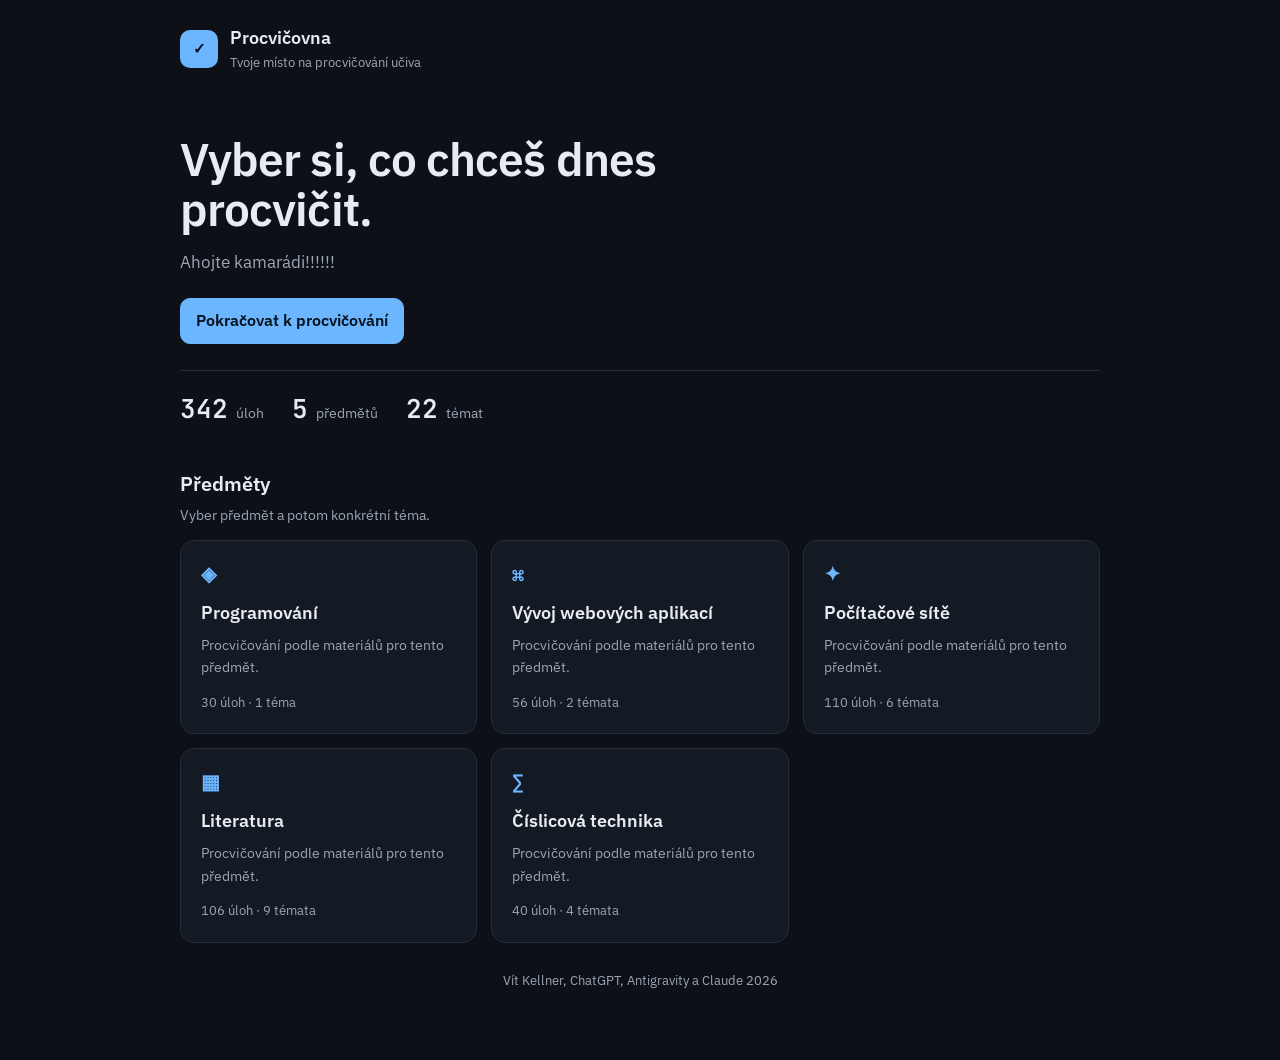
==== procvicovna-github/index.html @ 49dd5a8e "VWA_doplneni_otazek" ====
<!doctype html>
<html lang="cs">
<head>
  <meta charset="utf-8">
  <meta name="viewport" content="width=device-width, initial-scale=1">
  <meta name="theme-color" content="#0d1117">
  <meta name="application-name" content="Procvičovna">
  <link rel="icon" href="favicon.svg" type="image/svg+xml">
  <link rel="preconnect" href="https://fonts.googleapis.com">
  <link rel="preconnect" href="https://fonts.gstatic.com" crossorigin>
  <link href="https://fonts.googleapis.com/css2?family=IBM+Plex+Sans:wght@400;500;600&family=JetBrains+Mono:wght@400;600&display=swap" rel="stylesheet">
  <title>Procvičovna</title>
  <style>
    :root{
      --bg:#0d1117; --panel:#141a23; --panel2:#10151d; --code:#090d13; --line:#252d3a; --line2:#36415a;
      --text:#e8ecf2; --muted:#9ba6b6; --accent:#6cb6ff; --ink:#06121f;
      --good:#4cc38a; --bad:#ff7b8a; --warn:#f0c674;
      --sans:"IBM Plex Sans",system-ui,-apple-system,"Segoe UI",sans-serif;
      --mono:"JetBrains Mono",ui-monospace,SFMono-Regular,Menlo,Consolas,monospace;
    }
    *{box-sizing:border-box}
    html{scroll-behavior:smooth}
    body{margin:0;background:var(--bg);color:var(--text);font:400 16px/1.6 var(--sans);min-height:100vh;-webkit-font-smoothing:antialiased;-webkit-text-size-adjust:100%}
    button,input,select,textarea{font:inherit;color:inherit}
    :focus-visible{outline:2px solid var(--accent);outline-offset:2px}
    button{cursor:pointer;border:1px solid var(--line2);background:var(--panel);border-radius:10px;padding:9px 15px;font-weight:500;transition:background .15s,border-color .15s;touch-action:manipulation}
    button:hover{background:#1b2431;border-color:#4a5872}
    button.primary{background:var(--accent);border-color:var(--accent);color:var(--ink);font-weight:600}
    button.primary:hover{background:#8ac6ff}
    button.ghost{background:transparent}
    .wrap{max-width:960px;margin:0 auto;padding:24px 20px 60px}
    .topbar{display:flex;align-items:center;justify-content:space-between;gap:16px;margin-bottom:28px}
    .brand{display:flex;align-items:center;gap:12px;cursor:pointer}
    .brand-mark{width:38px;height:38px;border-radius:10px;display:grid;place-items:center;background:var(--accent);color:var(--ink);font:700 15px var(--mono)}
    .brand-name{font-size:18px;font-weight:600}.brand-sub{font-size:13px;color:var(--muted)}
    .hero{padding:32px 0 8px}
    .hero h1{font-size:clamp(30px,5vw,46px);line-height:1.1;letter-spacing:-.02em;font-weight:600;margin:0 0 14px;max-width:20ch}
    .hero p{font-size:17px;color:var(--muted);max-width:56ch;margin:0}
    .hero-actions{margin-top:22px}
    .stats{display:flex;gap:28px;flex-wrap:wrap;margin-top:26px;padding-top:20px;border-top:1px solid var(--line)}
    .stat strong{font:600 26px var(--mono);margin-right:8px}.stat span{font-size:14px;color:var(--muted)}
    .section{margin-top:34px}.section-head{margin-bottom:14px}.section h2{margin:0;font-size:20px;font-weight:600}.section-head p{margin:4px 0 0;color:var(--muted);font-size:14px}
    .cards{display:grid;grid-template-columns:repeat(auto-fit,minmax(260px,1fr));gap:14px}
    .card{text-align:left;border:1px solid var(--line);background:var(--panel);border-radius:14px;padding:20px;display:block;width:100%}
    .card:hover{border-color:var(--accent);background:var(--panel)}
    .card-icon{font:600 20px var(--mono);color:var(--accent);margin-bottom:12px}
    .card h3{margin:0;font-size:18px;font-weight:600}.card p{margin:6px 0 0;color:var(--muted);font-size:14px;font-weight:400}.card .card-meta{margin-top:14px;font-size:13px;color:var(--muted);font-weight:400}
    .hidden{display:none!important}
    .study-shell{border:1px solid var(--line);border-radius:14px;background:var(--panel2);overflow:hidden}
    .study-header{padding:20px;border-bottom:1px solid var(--line);background:var(--panel)}
    .crumbs{display:flex;align-items:center;gap:8px;flex-wrap:wrap;color:var(--muted);font-size:13px;margin-bottom:8px}.crumbs strong{color:var(--text);font-weight:500}.crumbs .sep{opacity:.5}
    .study-title h2{margin:0;font-size:24px;font-weight:600}.study-title p{margin:4px 0 0;color:var(--muted);font-size:14px}
    .filters{display:grid;grid-template-columns:repeat(auto-fit,minmax(170px,1fr));gap:10px;margin-top:16px}
    select{background:var(--code);border:1px solid var(--line2);border-radius:10px;padding:9px 11px}
    .pool-bar{display:flex;gap:10px;align-items:center;flex-wrap:wrap;margin-top:14px}.pool-bar label{font-size:14px;color:var(--muted)}.pool-info{font-size:13px;color:var(--muted);flex-basis:100%}
    .tools{display:flex;gap:8px;flex-wrap:wrap;margin-top:14px}
    .study-body{padding:20px}
    .empty{padding:56px 20px;text-align:center;color:var(--muted);border:1px dashed var(--line2);border-radius:10px}
    .exercise{border:1px solid var(--line);border-radius:14px;background:var(--panel);margin-bottom:18px}
    .exercise-head{display:flex;justify-content:space-between;gap:14px;padding:16px 20px 12px;align-items:flex-start}
    .exercise-number{color:var(--muted);font-size:13px;margin-bottom:2px}
    .exercise-body{padding:0 20px 20px}
    .question{font-size:16.5px;line-height:1.8;white-space:pre-wrap;max-width:68ch}
    code{font-family:var(--mono);font-size:.88em;background:var(--code);border:1px solid var(--line);border-radius:6px;padding:1px 6px;color:#cfe6ff;white-space:pre-wrap}
    pre.code-block{font:13.5px/1.6 var(--mono);background:var(--code);border:1px solid var(--line);border-radius:10px;padding:12px 14px;margin:10px 0;overflow-x:auto;white-space:pre}
    .answer-input{width:100%;min-height:110px;margin-top:16px;background:var(--code);border:1px solid var(--line2);border-radius:10px;padding:12px 14px;resize:vertical}
    input.answer-input{min-height:0}
    .answer-input:focus{border-color:var(--accent);outline:none;box-shadow:0 0 0 3px rgba(108,182,255,.15)}
    .code{font-family:var(--mono);font-size:14px;line-height:1.65;tab-size:4}
    .choices{display:grid;gap:8px;margin-top:16px;max-width:68ch}
    .choice{display:flex;gap:12px;align-items:flex-start;padding:11px 14px;border:1px solid var(--line);border-radius:10px;background:var(--panel2);cursor:pointer;transition:border-color .15s}
    .choice:hover{border-color:var(--line2)}.choice:has(input:checked){border-color:var(--accent);background:rgba(108,182,255,.08)}
    .choice input{accent-color:var(--accent);margin-top:5px}
    .output{margin-top:12px;border-radius:10px;border:1px solid var(--line);background:var(--code);padding:11px 14px;white-space:pre-wrap;min-height:48px;font:13px/1.6 var(--mono);color:var(--muted)}
    .output.ok{border-color:#2a6a51;background:#0b231c;color:#c9f3e0}.output.bad{border-color:#6b3040;background:#281019;color:#ffd3da}
    .tag{display:inline-block;font-size:12px;padding:2px 9px;border-radius:999px;border:1px solid var(--line2);color:var(--muted);margin:8px 6px 0 0}
    .type-tag{margin:0;white-space:nowrap}
    details{margin-top:14px}summary{cursor:pointer;color:var(--muted);font-size:14px}summary:hover{color:var(--text)}
    .hint{color:var(--warn)}
    .solution-box>summary{color:var(--good);font-weight:500}
    .solution-box .solution{margin-top:10px}
    .sol-label{font-size:13px;color:var(--muted);margin:12px 0 4px}.sol-label:first-child{margin-top:0}
    .solution pre.code-block{margin:4px 0 0}
    .solution{margin-top:8px;padding:12px 14px;border-radius:10px;background:var(--panel2);border-left:3px solid var(--good);line-height:1.7;max-width:68ch}
    .small{font-size:14px;color:var(--muted);line-height:1.7;max-width:68ch}
    .row{display:flex;gap:8px;flex-wrap:wrap;align-items:center}
    .toast{position:fixed;bottom:20px;right:20px;background:var(--panel);border:1px solid var(--line2);border-radius:10px;padding:10px 14px;display:none;z-index:20}
    footer{padding:28px 0 8px;color:var(--muted);font-size:13px;text-align:center}
    .multi-list,.match-grid,.order-wrap{display:grid;gap:9px;margin-top:16px;max-width:760px}
    .multi-list .choice{margin:0}
    .match-row{display:grid;grid-template-columns:minmax(0,1fr) minmax(190px,1fr);gap:10px;align-items:center;padding:10px 12px;border:1px solid var(--line);border-radius:10px;background:var(--panel2)}
    .match-left{font-weight:500}.match-row select{width:100%;min-height:42px}
    .order-palette{display:flex;gap:8px;flex-wrap:wrap}
    .order-pick{background:var(--panel2);min-height:42px}.order-pick.used{opacity:.45;cursor:default}
    .order-selected{display:flex;gap:8px;flex-wrap:wrap;min-height:50px;padding:10px;border:1px dashed var(--line2);border-radius:10px;background:var(--code);align-items:center}
    .order-chip{display:inline-flex;align-items:center;gap:7px;border:1px solid var(--line2);border-radius:999px;padding:6px 10px;background:var(--panel);font-size:14px}
    .order-chip button{padding:2px 7px;border-radius:999px;background:transparent;min-width:30px;min-height:30px}
    .order-empty{color:var(--muted);font-size:14px}
    .conversion-panel{margin-top:16px;max-width:680px;padding:14px;border:1px solid var(--line);border-radius:12px;background:var(--panel2)}
    .conversion-direction{display:flex;align-items:baseline;gap:10px;flex-wrap:wrap;margin-bottom:10px;font-size:16px}
    .conversion-direction code{font-size:1.1em}
    .conversion-direction sub{font-family:var(--mono);font-size:.8em;color:var(--muted);margin-left:-7px}
    .conversion-direction span{color:var(--accent);font-size:1.25em}
    .conversion-direction strong{font-weight:500;color:var(--muted)}
    .filter-shell{margin-top:16px}
    .filter-summary{display:none;align-items:center;justify-content:space-between;gap:12px;padding:10px 12px;border:1px solid var(--line);border-radius:12px;background:var(--panel2);font-size:14px;font-weight:600;list-style:none;cursor:pointer}
    .filter-summary::-webkit-details-marker{display:none}
    .filter-summary .filter-count{color:var(--muted);font-weight:400;font-size:12px}
    .filter-chevron{transition:transform .15s ease}
    .filter-shell[open] .filter-chevron{transform:rotate(180deg)}
    .filters{margin-top:0}
    .session-progress{margin-top:12px;padding:11px 12px;border:1px solid var(--line);border-radius:12px;background:var(--panel2)}
    .session-progress-head{display:flex;align-items:center;justify-content:space-between;gap:10px;font-size:13px;color:var(--muted);margin-bottom:7px}
    .session-progress-head strong{font:600 13px var(--mono);color:var(--text)}
    .progress-track{height:8px;border-radius:999px;background:var(--code);overflow:hidden;border:1px solid var(--line)}
    .progress-fill{display:block;height:100%;width:0;border-radius:999px;background:var(--accent);transition:width .2s ease}
    .mode-group{flex:0 0 auto}
    .mode-button{font-weight:600}
    .mode-button small{display:block;margin-top:3px;font-size:11px;font-weight:400;opacity:.8}.mode-button.active small{color:rgba(6,18,31,.74);opacity:1}
    .set-stats-score{display:flex;align-items:center;gap:14px}
    .set-stats-score-ring{width:72px;height:72px;flex:0 0 72px;border-radius:50%;display:grid;place-items:center;background:conic-gradient(var(--accent) calc(var(--score, 0) * 1%), var(--code) 0);position:relative}
    .set-stats-score-ring::after{content:"";position:absolute;inset:7px;border-radius:50%;background:var(--panel)}
    .set-stats-score-ring strong{position:relative;z-index:1;font:600 13px var(--mono)}
    .set-stats-actions{display:flex;gap:8px;flex-wrap:wrap;margin-top:14px}
    .set-stats-actions button{min-height:42px}
    .mode-bar{display:flex;align-items:center;gap:8px;flex-wrap:wrap;margin-top:14px;padding:10px 12px;border:1px solid var(--line);border-radius:12px;background:var(--panel2)}
    .mode-label{color:var(--muted);font-size:14px;font-weight:500;margin-right:2px}.mode-group{display:flex;gap:4px;padding:3px;border-radius:10px;background:var(--code);border:1px solid var(--line)}
    .mode-button{min-height:46px;padding:7px 13px;background:transparent;border-color:transparent;display:flex;flex-direction:column;align-items:flex-start;justify-content:center;line-height:1.15}.mode-button small{display:block;margin-top:3px;font-size:11px;font-weight:400;color:var(--muted)}.mode-button.active{background:var(--accent);color:var(--ink);border-color:var(--accent);font-weight:600}.mode-button:hover{background:#1b2431}.mode-button.active:hover{background:#8ac6ff}
    .mode-hint{color:var(--muted);font-size:13px;line-height:1.45;flex:1 1 320px}
    .difficulty-tag{font-weight:500}.difficulty-1{border-color:#3f6655;color:#8fd8b2}.difficulty-2{border-color:#415b6f;color:#9fc7e8}.difficulty-3{border-color:#6b5e32;color:#e1c778}.difficulty-4{border-color:#704739;color:#f0a98c}.difficulty-5{border-color:#703b4a;color:#ff9fb0}
    .test-mode details:has(> .hint),.test-mode .solution-box{display:none}.test-mode .exercise{border-color:#314158}
    .set-stats{margin:18px 0 4px;padding:18px;border:1px solid var(--line2);border-radius:14px;background:linear-gradient(180deg,var(--panel),var(--panel2))}
    .set-stats-head{display:flex;justify-content:space-between;align-items:flex-start;gap:16px}.set-stats-head h3{margin:2px 0 0;font:600 36px/1 var(--mono);letter-spacing:-.03em}.set-stats-head p{margin:8px 0 0;color:var(--muted);font-size:14px}.eyebrow{font-size:12px;letter-spacing:.06em;text-transform:uppercase;color:var(--muted)}
    .set-stats-mode{display:inline-flex;align-items:center;min-height:34px;padding:5px 10px;border-radius:999px;border:1px solid var(--line2);color:var(--muted);font-size:12px}
    .stats-topic-list{display:grid;gap:7px;margin-top:16px}.stats-topic-row{display:grid;grid-template-columns:minmax(0,1fr) auto;gap:3px 12px;padding:10px 12px;border-radius:10px;border:1px solid var(--line);background:var(--code)}.stats-topic-row span{font-weight:500}.stats-topic-row strong{font:600 13px var(--mono);align-self:center}.stats-topic-row small{grid-column:1/-1;color:var(--muted);font-size:12px}.stats-local-note{margin-top:12px;color:var(--muted);font-size:12px}
    @media (max-width:760px){.filter-shell{margin-top:12px}.filter-summary{display:flex}.filter-shell:not([open]){padding-bottom:0}.filter-shell[open] .filters{margin-top:8px}.mode-bar{display:grid;grid-template-columns:1fr;align-items:stretch}.mode-group{display:grid;grid-template-columns:1fr 1fr}.mode-button{width:100%;min-height:48px}.mode-hint{font-size:12px}.set-stats{padding:14px}.set-stats-head{align-items:flex-start}.set-stats-head h3{font-size:30px}.stats-topic-row{grid-template-columns:1fr}.stats-topic-row strong{grid-row:2;justify-self:start}.stats-topic-row small{grid-row:3}.set-stats-score{gap:10px}.set-stats-score-ring{width:62px;height:62px;flex-basis:62px}.set-stats-actions{display:grid;grid-template-columns:1fr}.set-stats-actions button{width:100%}}
    @media (max-width:760px){.match-row{grid-template-columns:1fr}.order-palette{display:grid;grid-template-columns:1fr 1fr}.order-pick{width:100%}}
    /* Mobilní rozvržení: cílově pohodlné ovládání prstem a bez horizontálního přetékání. */
    @media (max-width:760px){
      .wrap{padding: max(14px, env(safe-area-inset-top)) 12px calc(40px + env(safe-area-inset-bottom))}
      .topbar{align-items:flex-start;flex-wrap:wrap;gap:12px;margin-bottom:20px}
      .brand{min-width:0}
      .brand-mark{width:36px;height:36px;flex:0 0 36px}
      .brand-sub{font-size:12px;line-height:1.35}
      .topbar>.row{width:100%;gap:8px}
      .topbar>.row button{flex:1 1 0;min-height:44px}
      .hero{padding:18px 0 4px}
      .hero h1{font-size:clamp(28px,8vw,38px);max-width:none}
      .hero p{font-size:16px}
      .hero-actions{margin-top:18px}
      .hero-actions button{width:100%;min-height:46px}
      .stats{gap:16px 28px;margin-top:22px;padding-top:16px}
      .stat strong{font-size:22px}
      .cards{grid-template-columns:1fr;gap:10px}
      .card{padding:17px;min-height:112px}
      .study-shell{border-radius:12px}
      .study-header{padding:14px}
      .crumbs{gap:5px;font-size:12px;margin-bottom:10px}
      .study-title h2{font-size:21px;line-height:1.25}
      .study-title p{font-size:13px;line-height:1.45}
      .filters{grid-template-columns:1fr;gap:8px;margin-top:14px}
      select{width:100%;min-height:44px;padding:10px 12px}
      .pool-bar{display:grid;grid-template-columns:1fr;gap:8px;margin-top:12px}
      .pool-bar label{font-size:13px}
      .pool-bar select,#newSession{width:100%;min-height:44px}
      .pool-info{font-size:12px;line-height:1.45}
      .tools{display:grid;grid-template-columns:1fr;gap:8px;margin-top:12px}
      .tools button{width:100%;min-height:44px}
      .study-body{padding:10px}
      .exercise{border-radius:12px;margin-bottom:12px}
      .exercise-head{display:block;padding:13px 13px 10px}
      .exercise-head>div:first-child{min-width:0}
      .exercise-number{font-size:12px;line-height:1.45;overflow-wrap:anywhere}
      .type-tag{display:inline-block;margin-top:8px}
      .exercise-body{padding:0 13px 14px}
      .question{font-size:16px;line-height:1.65;max-width:none;overflow-wrap:anywhere}
      .answer-input{font-size:16px;min-height:120px;padding:12px;margin-top:14px}
      input.answer-input{min-height:44px}
      .code{font-size:13px;line-height:1.6;min-height:240px;white-space:pre;overflow:auto;resize:vertical;tab-size:2}
      .choices{max-width:none;gap:8px;margin-top:14px}
      .conversion-panel{max-width:none;padding:12px}
      .conversion-direction{gap:8px;font-size:15px}
      .conversion-input{min-height:46px;margin-top:8px;font-family:var(--mono);letter-spacing:.02em}
      .choice{min-height:46px;padding:11px 12px;gap:10px;align-items:center}
      .order-chip button{min-width:36px;min-height:36px;padding:4px 9px}
      .choice input{width:18px;height:18px;flex:0 0 auto;margin:0}
      .choice span{overflow-wrap:anywhere}
      .row{gap:8px}
      .row button{min-height:44px;flex:1 1 180px}
      .output{font-size:12px;line-height:1.55;padding:10px 12px;overflow-wrap:anywhere;word-break:break-word}
      pre.code-block{font-size:12px;line-height:1.55;padding:10px 12px;max-width:100%;overflow:auto}
      .solution{max-width:none;padding:11px 12px;overflow-wrap:anywhere}
      .small{font-size:13px;max-width:none}
      .tag{font-size:11px;padding:2px 8px}
      .toast{left:12px;right:12px;bottom:calc(12px + env(safe-area-inset-bottom));text-align:center}
      footer{padding:22px 0 6px;font-size:12px}
    }
    @media (max-width:380px){
      .wrap{padding-left:9px;padding-right:9px}
      .study-header{padding:12px}
      .study-body{padding:8px}
      .exercise-head{padding:12px 11px 9px}
      .exercise-body{padding:0 11px 13px}
      .hero h1{font-size:27px}
      .row button{flex-basis:100%}
    }
    @media (prefers-reduced-motion:reduce){*{transition:none!important;scroll-behavior:auto!important}}
  </style>
</head>
<body>
  <div class="wrap">
    <header class="topbar">
      <div class="brand" id="brandHome" role="button" tabindex="0" aria-label="Domů">
        <div class="brand-mark">✓</div>
        <div><div class="brand-name">Procvičovna</div><div class="brand-sub">Tvoje místo na procvičování učiva</div></div>
      </div>
      <div class="row no-print"><button id="homeBtn" class="ghost hidden">← Úvodní nabídka</button><button id="resetProgress" class="ghost hidden">Vymazat odpovědi</button></div>
    </header>

    <main>
      <section id="homeView">
        <div class="hero">
          <h1>Vyber si, co chceš dnes procvičit.</h1>
          <p>Ahojte kamarádi!!!!!!</p>
          <div class="hero-actions"><button class="primary" id="continueBtn">Pokračovat k procvičování</button></div>
          <div class="stats">
            <div class="stat"><strong id="homeExercises">0</strong><span>úloh</span></div>
            <div class="stat"><strong id="homeSubjects">0</strong><span>předmětů</span></div>
            <div class="stat"><strong id="homeTopics">0</strong><span>témat</span></div>
          </div>
        </div>

        <section class="section">
          <div class="section-head"><div><h2>Předměty</h2><p>Vyber předmět a potom konkrétní téma.</p></div></div>
          <div class="cards" id="subjectCards"></div>
        </section>
      </section>

      <section id="studyView" class="study-shell hidden">
        <div class="study-header">
          <div class="crumbs"><span>Procvičovna</span><span class="sep">›</span><strong id="crumbSubject">Předmět</strong><span class="sep">›</span><strong id="crumbTopic">Téma</strong></div>
          <div class="study-title">
            <div><h2 id="exerciseTitle">Procvičování</h2><p id="exerciseMeta">Načítám úlohy…</p></div>
          </div>
          <details id="filterShell" class="filter-shell no-print">
            <summary class="filter-summary">
              <span>⚙ Filtry</span>
              <span class="row" style="gap:8px"><span id="filterSummaryText" class="filter-count">Všechny úlohy</span><span class="filter-chevron" aria-hidden="true">⌄</span></span>
            </summary>
            <div class="filters">
              <select id="filterSubject" aria-label="Předmět"><option value="all">Všechny předměty</option></select>
              <select id="filterTopic" aria-label="Téma"><option value="all">Všechna témata</option></select>
              <select id="filterSubtopic" aria-label="Podtéma"><option value="all">Všechna podtémata</option></select>
              <select id="filterType" aria-label="Typ úlohy"><option value="all">Všechny typy</option><option value="choice">Výběr</option><option value="multi">Více správných</option><option value="match">Párování</option><option value="order">Řazení</option><option value="text">Textová odpověď</option><option value="code">Kód</option><option value="fill">Doplňování</option><option value="number">Výpočet</option><option value="conversion">Převod soustavy</option></select>
              <select id="filterDifficulty" aria-label="Obtížnost"><option value="all">Všechny obtížnosti</option><option value="1">1 · Velmi lehká</option><option value="2">2 · Lehká</option><option value="3">3 · Střední</option><option value="4">4 · Těžká</option><option value="5">5 · Velmi těžká</option></select>
            </div>
          </details>
          <div class="mode-bar no-print">
            <span class="mode-label">Režim</span>
            <div class="mode-group" role="group" aria-label="Režim procvičování">
              <button type="button" id="modeLearn" class="mode-button active"><span>📘 Učení</span><small>kontrola hned</small></button>
              <button type="button" id="modeTest" class="mode-button"><span>📝 Test</span><small>výsledek na konci</small></button>
            </div>
            <span id="modeHint" class="mode-hint">Učení: odpověď se vyhodnotí hned a řešení můžeš zobrazit.</span>
            <button type="button" id="generateTasks" class="hidden">✨ Generovat nové příklady</button>
            <button type="button" id="finishSet" class="primary">✓ Zobrazit shrnutí sady</button>
          </div>
          <div class="pool-bar">
            <label for="sessionSize">Velikost nové sady</label>
            <select id="sessionSize" aria-label="Velikost nové sady">
              <option value="5">5 otázek</option>
              <option value="10" selected>10 otázek</option>
              <option value="15">15 otázek</option>
              <option value="all">Celý pool</option>
            </select>
            <button id="newSession" class="primary">🎲 Nová náhodná sada</button>
            <span id="poolInfo" class="pool-info">Otázky se losují z aktuálního poolu.</span>
          </div>
          <div class="session-progress" aria-live="polite">
            <div class="session-progress-head"><span>Průběh sady</span><strong id="sessionProgressText">0 / 0</strong></div>
            <div class="progress-track"><span id="sessionProgressFill" class="progress-fill"></span></div>
          </div>
          <div class="tools no-print">
            <button id="showAnswers">Ukázat všechna řešení</button><button id="hideAnswers">Skrýt všechna řešení</button>
          </div>
        </div>
        <div class="study-body"><div id="exercises"><div class="empty">Tady se zobrazí tvoje procvičování.</div></div></div>
      </section>
    </main>
    <footer>Vít Kellner, ChatGPT, Antigravity a Claude 2026</footer>
  </div>
  <div class="toast" id="toast"></div>
  <script src="data/exercises.js?v=14"></script>
  <script src="data/network_exercises.js?v=2"></script>
  <script src="data/literature_exercises.js?v=3"></script>
  <script src="data/cislicova_technika_exercises.js?v=2"></script>
  <script src="app.js?v=22"></script>
</body>
</html>
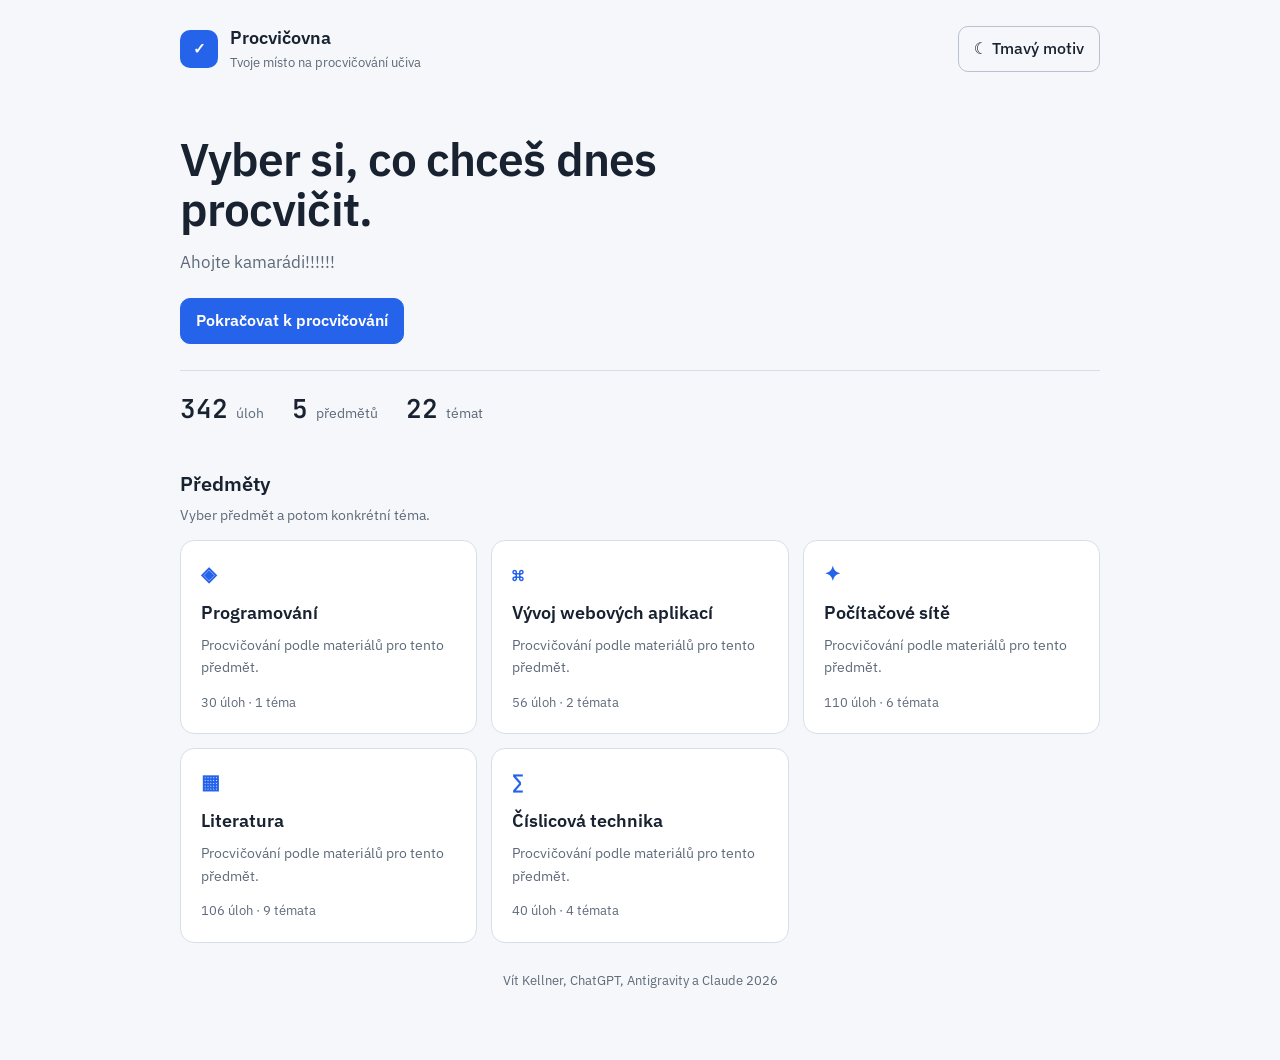
==== commit 0e4ca65b: "UX" ====
--- a/procvicovna-github/index.html
+++ b/procvicovna-github/index.html
@@ -1,5 +1,5 @@
 <!doctype html>
-<html lang="cs">
+<html lang="cs" data-theme="light">
 <head>
   <meta charset="utf-8">
   <meta name="viewport" content="width=device-width, initial-scale=1">
@@ -15,8 +15,17 @@
       --bg:#0d1117; --panel:#141a23; --panel2:#10151d; --code:#090d13; --line:#252d3a; --line2:#36415a;
       --text:#e8ecf2; --muted:#9ba6b6; --accent:#6cb6ff; --ink:#06121f;
       --good:#4cc38a; --bad:#ff7b8a; --warn:#f0c674;
+      --good-bg:#0b231c; --good-border:#2a6a51; --bad-bg:#281019; --bad-border:#6b3040;
+      --hover:#1b2431; --hover-border:#4a5872; --accent-hover:#8ac6ff; --input-focus:rgba(108,182,255,.15);
       --sans:"IBM Plex Sans",system-ui,-apple-system,"Segoe UI",sans-serif;
       --mono:"JetBrains Mono",ui-monospace,SFMono-Regular,Menlo,Consolas,monospace;
+    }
+    :root[data-theme="light"]{
+      --bg:#f5f7fa; --panel:#ffffff; --panel2:#eef2f7; --code:#f8fafc; --line:#d8dee8; --line2:#b7c1d0;
+      --text:#182230; --muted:#5e6a7a; --accent:#2563eb; --ink:#ffffff;
+      --good:#16834f; --bad:#c6283d; --warn:#946200;
+      --good-bg:#eaf8f0; --good-border:#82caa4; --bad-bg:#fff0f2; --bad-border:#e8a4ae;
+      --hover:#f0f4fa; --hover-border:#8ea0b9; --accent-hover:#1d4ed8; --input-focus:rgba(37,99,235,.14);
     }
     *{box-sizing:border-box}
     html{scroll-behavior:smooth}
@@ -24,9 +33,9 @@
     button,input,select,textarea{font:inherit;color:inherit}
     :focus-visible{outline:2px solid var(--accent);outline-offset:2px}
     button{cursor:pointer;border:1px solid var(--line2);background:var(--panel);border-radius:10px;padding:9px 15px;font-weight:500;transition:background .15s,border-color .15s;touch-action:manipulation}
-    button:hover{background:#1b2431;border-color:#4a5872}
+    button:hover{background:var(--hover);border-color:var(--hover-border)}
     button.primary{background:var(--accent);border-color:var(--accent);color:var(--ink);font-weight:600}
-    button.primary:hover{background:#8ac6ff}
+    button.primary:hover{background:var(--accent-hover)}
     button.ghost{background:transparent}
     .wrap{max-width:960px;margin:0 auto;padding:24px 20px 60px}
     .topbar{display:flex;align-items:center;justify-content:space-between;gap:16px;margin-bottom:28px}
@@ -65,14 +74,14 @@
     pre.code-block{font:13.5px/1.6 var(--mono);background:var(--code);border:1px solid var(--line);border-radius:10px;padding:12px 14px;margin:10px 0;overflow-x:auto;white-space:pre}
     .answer-input{width:100%;min-height:110px;margin-top:16px;background:var(--code);border:1px solid var(--line2);border-radius:10px;padding:12px 14px;resize:vertical}
     input.answer-input{min-height:0}
-    .answer-input:focus{border-color:var(--accent);outline:none;box-shadow:0 0 0 3px rgba(108,182,255,.15)}
+    .answer-input:focus{border-color:var(--accent);outline:none;box-shadow:0 0 0 3px var(--input-focus)}
     .code{font-family:var(--mono);font-size:14px;line-height:1.65;tab-size:4}
     .choices{display:grid;gap:8px;margin-top:16px;max-width:68ch}
     .choice{display:flex;gap:12px;align-items:flex-start;padding:11px 14px;border:1px solid var(--line);border-radius:10px;background:var(--panel2);cursor:pointer;transition:border-color .15s}
-    .choice:hover{border-color:var(--line2)}.choice:has(input:checked){border-color:var(--accent);background:rgba(108,182,255,.08)}
+    .choice:hover{border-color:var(--line2)}.choice:has(input:checked){border-color:var(--accent);background:color-mix(in srgb, var(--accent) 9%, var(--panel2))}
     .choice input{accent-color:var(--accent);margin-top:5px}
     .output{margin-top:12px;border-radius:10px;border:1px solid var(--line);background:var(--code);padding:11px 14px;white-space:pre-wrap;min-height:48px;font:13px/1.6 var(--mono);color:var(--muted)}
-    .output.ok{border-color:#2a6a51;background:#0b231c;color:#c9f3e0}.output.bad{border-color:#6b3040;background:#281019;color:#ffd3da}
+    .output.ok{border-color:var(--good-border);background:var(--good-bg);color:var(--good)}.output.bad{border-color:var(--bad-border);background:var(--bad-bg);color:var(--bad)}
     .tag{display:inline-block;font-size:12px;padding:2px 9px;border-radius:999px;border:1px solid var(--line2);color:var(--muted);margin:8px 6px 0 0}
     .type-tag{margin:0;white-space:nowrap}
     details{margin-top:14px}summary{cursor:pointer;color:var(--muted);font-size:14px}summary:hover{color:var(--text)}
@@ -125,11 +134,25 @@
     .set-stats-actions button{min-height:42px}
     .mode-bar{display:flex;align-items:center;gap:8px;flex-wrap:wrap;margin-top:14px;padding:10px 12px;border:1px solid var(--line);border-radius:12px;background:var(--panel2)}
     .mode-label{color:var(--muted);font-size:14px;font-weight:500;margin-right:2px}.mode-group{display:flex;gap:4px;padding:3px;border-radius:10px;background:var(--code);border:1px solid var(--line)}
-    .mode-button{min-height:46px;padding:7px 13px;background:transparent;border-color:transparent;display:flex;flex-direction:column;align-items:flex-start;justify-content:center;line-height:1.15}.mode-button small{display:block;margin-top:3px;font-size:11px;font-weight:400;color:var(--muted)}.mode-button.active{background:var(--accent);color:var(--ink);border-color:var(--accent);font-weight:600}.mode-button:hover{background:#1b2431}.mode-button.active:hover{background:#8ac6ff}
+    .mode-button{min-height:46px;padding:7px 13px;background:transparent;border-color:transparent;display:flex;flex-direction:column;align-items:flex-start;justify-content:center;line-height:1.15}.mode-button small{display:block;margin-top:3px;font-size:11px;font-weight:400;color:var(--muted)}.mode-button.active{background:var(--accent);color:var(--ink);border-color:var(--accent);font-weight:600}.mode-button:hover{background:var(--hover)}.mode-button.active:hover{background:var(--accent-hover)}
     .mode-hint{color:var(--muted);font-size:13px;line-height:1.45;flex:1 1 320px}
     .difficulty-tag{font-weight:500}.difficulty-1{border-color:#3f6655;color:#8fd8b2}.difficulty-2{border-color:#415b6f;color:#9fc7e8}.difficulty-3{border-color:#6b5e32;color:#e1c778}.difficulty-4{border-color:#704739;color:#f0a98c}.difficulty-5{border-color:#703b4a;color:#ff9fb0}
     .test-mode details:has(> .hint),.test-mode .solution-box{display:none}.test-mode .exercise{border-color:#314158}
     .set-stats{margin:18px 0 4px;padding:18px;border:1px solid var(--line2);border-radius:14px;background:linear-gradient(180deg,var(--panel),var(--panel2))}
+    .search-row{display:flex;gap:8px;align-items:center;margin-top:14px}
+    .search-label{font-size:13px;color:var(--muted);font-weight:500;white-space:nowrap}
+    .search-input{width:100%;min-height:44px;background:var(--code);border:1px solid var(--line2);border-radius:10px;padding:9px 12px}
+    .search-input:focus{border-color:var(--accent);outline:none;box-shadow:0 0 0 3px var(--input-focus)}
+    .code-editor{display:grid;grid-template-columns:48px minmax(0,1fr);margin-top:16px;border:1px solid var(--line2);border-radius:10px;background:var(--code);overflow:hidden;min-height:290px}
+    .code-gutter{padding:13px 10px 13px 8px;border-right:1px solid var(--line);background:color-mix(in srgb, var(--code) 82%, var(--panel));color:var(--muted);text-align:right;font:12px/1.65 var(--mono);user-select:none;overflow:hidden;white-space:pre;min-width:48px}
+    .code-surface{position:relative;min-width:0;height:290px;overflow:hidden}
+    .code-highlight{position:absolute;left:0;top:0;margin:0;padding:13px 14px;font:14px/1.65 var(--mono);white-space:pre;width:max-content;min-width:100%;pointer-events:none;transform:translate3d(0,0,0);tab-size:4;color:var(--text)}
+    .code-editor textarea.code{position:relative;display:block;width:100%;height:290px;min-height:0;margin:0;border:0;border-radius:0;background:transparent;color:transparent;-webkit-text-fill-color:transparent;caret-color:var(--text);padding:13px 14px;font:14px/1.65 var(--mono);white-space:pre;overflow:auto;resize:none;tab-size:4;z-index:1}
+    .code-editor textarea.code:focus{outline:none;box-shadow:none}
+    .tok-kw{color:#8b5cf6;font-weight:600}.tok-str{color:#0f766e}.tok-num{color:#b45309}.tok-comment{color:var(--muted);font-style:italic}.tok-fn{color:#2563eb}.tok-builtin{color:#b91c1c}.tok-op{color:#7c3aed}
+    :root:not([data-theme="light"]) .tok-kw{color:#c792ea}:root:not([data-theme="light"]) .tok-str{color:#a5d6ff}:root:not([data-theme="light"]) .tok-num{color:#f2cc60}:root:not([data-theme="light"]) .tok-fn{color:#79c0ff}:root:not([data-theme="light"]) .tok-builtin{color:#ffab70}:root:not([data-theme="light"]) .tok-op{color:#d2a8ff}
+    .mobile-check-bar{display:none}
+    .failure-action strong{font:600 13px var(--mono)}
     .set-stats-head{display:flex;justify-content:space-between;align-items:flex-start;gap:16px}.set-stats-head h3{margin:2px 0 0;font:600 36px/1 var(--mono);letter-spacing:-.03em}.set-stats-head p{margin:8px 0 0;color:var(--muted);font-size:14px}.eyebrow{font-size:12px;letter-spacing:.06em;text-transform:uppercase;color:var(--muted)}
     .set-stats-mode{display:inline-flex;align-items:center;min-height:34px;padding:5px 10px;border-radius:999px;border:1px solid var(--line2);color:var(--muted);font-size:12px}
     .stats-topic-list{display:grid;gap:7px;margin-top:16px}.stats-topic-row{display:grid;grid-template-columns:minmax(0,1fr) auto;gap:3px 12px;padding:10px 12px;border-radius:10px;border:1px solid var(--line);background:var(--code)}.stats-topic-row span{font-weight:500}.stats-topic-row strong{font:600 13px var(--mono);align-self:center}.stats-topic-row small{grid-column:1/-1;color:var(--muted);font-size:12px}.stats-local-note{margin-top:12px;color:var(--muted);font-size:12px}
@@ -195,6 +218,14 @@
       .toast{left:12px;right:12px;bottom:calc(12px + env(safe-area-inset-bottom));text-align:center}
       footer{padding:22px 0 6px;font-size:12px}
     }
+    @media (max-width:760px){
+      .search-row{display:block;margin-top:12px}.search-label{display:block;margin-bottom:6px}.search-input{min-height:46px}
+      .code-editor{grid-template-columns:38px minmax(0,1fr);min-height:250px}.code-gutter{min-width:38px;padding-left:4px;padding-right:7px;font-size:11px}.code-surface{height:250px}.code-highlight,.code-editor textarea.code{height:250px;font-size:12.5px;line-height:1.6;padding:12px 11px}.code-editor textarea.code{tab-size:2}
+      .mobile-check-bar{position:fixed;left:0;right:0;bottom:0;z-index:50;display:flex;align-items:center;gap:10px;padding:10px 12px max(10px, env(safe-area-inset-bottom));background:color-mix(in srgb, var(--panel) 92%, transparent);border-top:1px solid var(--line2);box-shadow:0 -8px 24px rgba(0,0,0,.09);backdrop-filter:blur(8px)}
+      .mobile-check-bar.hidden{display:none!important}.mobile-check-context{min-width:0;flex:1;color:var(--muted);font-size:12px;white-space:nowrap;overflow:hidden;text-overflow:ellipsis}.mobile-check-bar button{min-height:46px;min-width:142px}
+      body.mobile-study-active{padding-bottom:76px}
+    }
+
     @media (max-width:380px){
       .wrap{padding-left:9px;padding-right:9px}
       .study-header{padding:12px}
@@ -214,7 +245,7 @@
         <div class="brand-mark">✓</div>
         <div><div class="brand-name">Procvičovna</div><div class="brand-sub">Tvoje místo na procvičování učiva</div></div>
       </div>
-      <div class="row no-print"><button id="homeBtn" class="ghost hidden">← Úvodní nabídka</button><button id="resetProgress" class="ghost hidden">Vymazat odpovědi</button></div>
+      <div class="row no-print"><button id="themeToggle" class="ghost" type="button" aria-pressed="false" aria-label="Přepnout motiv">☀ Světlý motiv</button><button id="homeBtn" class="ghost hidden">← Úvodní nabídka</button><button id="resetProgress" class="ghost hidden">Vymazat odpovědi</button></div>
     </header>
 
     <main>
@@ -241,6 +272,10 @@
           <div class="crumbs"><span>Procvičovna</span><span class="sep">›</span><strong id="crumbSubject">Předmět</strong><span class="sep">›</span><strong id="crumbTopic">Téma</strong></div>
           <div class="study-title">
             <div><h2 id="exerciseTitle">Procvičování</h2><p id="exerciseMeta">Načítám úlohy…</p></div>
+          </div>
+          <div class="search-row no-print">
+            <label class="search-label" for="exerciseSearch">Hledat v úlohách</label>
+            <input id="exerciseSearch" class="search-input" type="search" autocomplete="off" spellcheck="false" placeholder="Hledej podle otázky, názvu, tématu nebo tagu…">
           </div>
           <details id="filterShell" class="filter-shell no-print">
             <summary class="filter-summary">
@@ -289,11 +324,15 @@
     </main>
     <footer>Vít Kellner, ChatGPT, Antigravity a Claude 2026</footer>
   </div>
+  <div class="mobile-check-bar hidden" id="mobileCheckBar" aria-live="polite">
+    <span id="mobileCheckContext" class="mobile-check-context">Aktivní úloha</span>
+    <button type="button" id="mobileCheckButton" class="primary">Zkontrolovat</button>
+  </div>
   <div class="toast" id="toast"></div>
   <script src="data/exercises.js?v=14"></script>
   <script src="data/network_exercises.js?v=2"></script>
   <script src="data/literature_exercises.js?v=3"></script>
   <script src="data/cislicova_technika_exercises.js?v=2"></script>
-  <script src="app.js?v=22"></script>
+  <script src="app.js?v=23"></script>
 </body>
 </html>
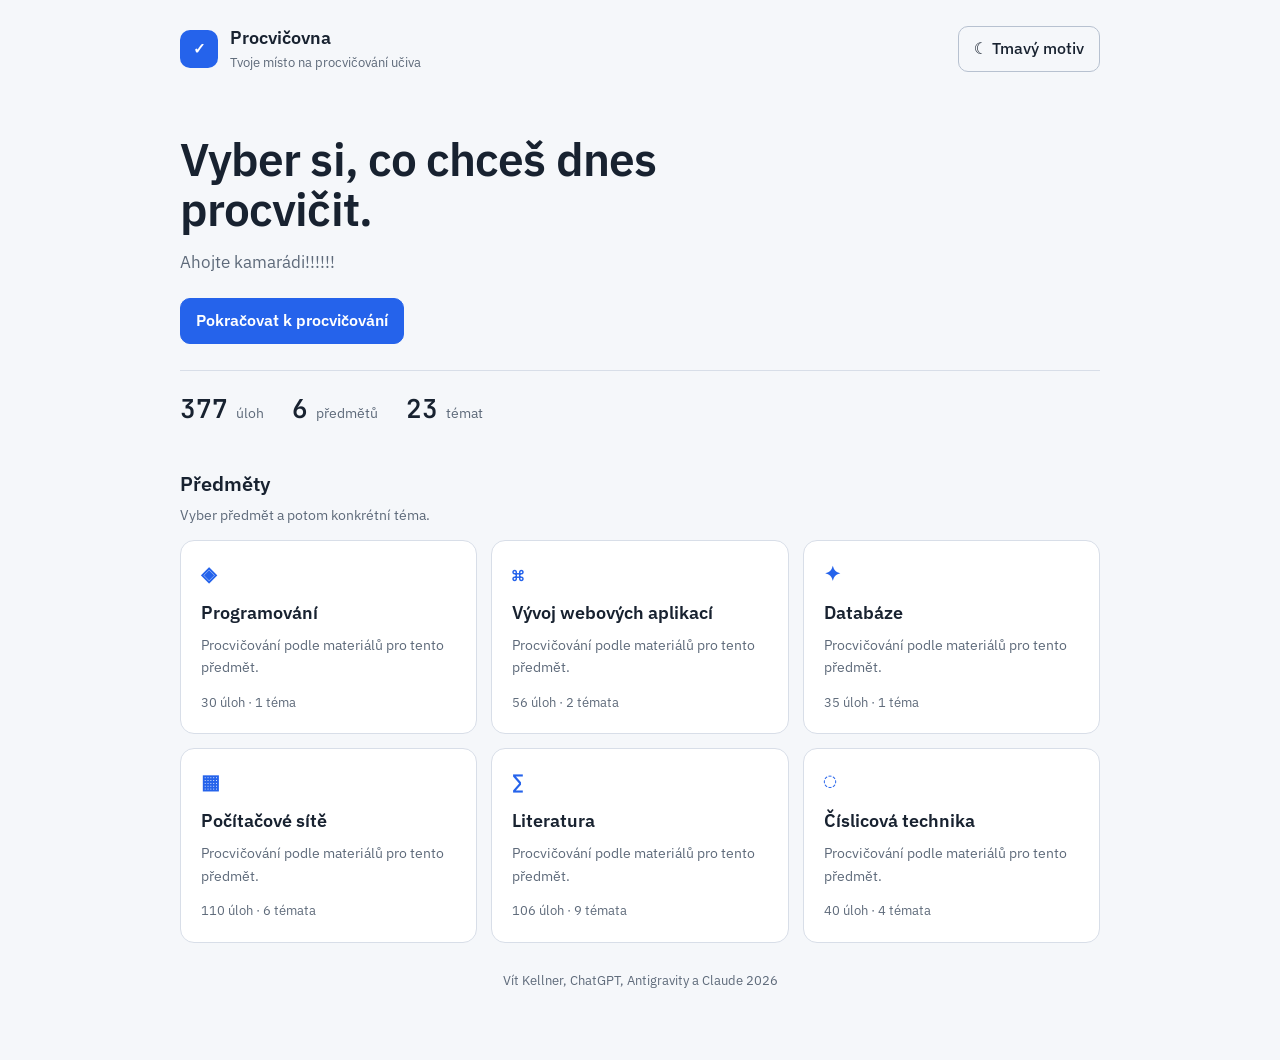
==== commit f4f4e985: "UX_oprava" ====
--- a/procvicovna-github/index.html
+++ b/procvicovna-github/index.html
@@ -220,7 +220,7 @@
     }
     @media (max-width:760px){
       .search-row{display:block;margin-top:12px}.search-label{display:block;margin-bottom:6px}.search-input{min-height:46px}
-      .code-editor{grid-template-columns:38px minmax(0,1fr);min-height:250px}.code-gutter{min-width:38px;padding-left:4px;padding-right:7px;font-size:11px}.code-surface{height:250px}.code-highlight,.code-editor textarea.code{height:250px;font-size:12.5px;line-height:1.6;padding:12px 11px}.code-editor textarea.code{tab-size:2}
+      .code-editor{grid-template-columns:38px minmax(0,1fr);min-height:250px}.code-gutter{min-width:38px;padding-left:4px;padding-right:7px;font-size:11px}.code-surface{height:250px}.code-highlight,.code-editor textarea.code{height:250px;font-size:12.5px;line-height:1.6;padding:12px 11px}.code-editor textarea.code{tab-size:4}
       .mobile-check-bar{position:fixed;left:0;right:0;bottom:0;z-index:50;display:flex;align-items:center;gap:10px;padding:10px 12px max(10px, env(safe-area-inset-bottom));background:color-mix(in srgb, var(--panel) 92%, transparent);border-top:1px solid var(--line2);box-shadow:0 -8px 24px rgba(0,0,0,.09);backdrop-filter:blur(8px)}
       .mobile-check-bar.hidden{display:none!important}.mobile-check-context{min-width:0;flex:1;color:var(--muted);font-size:12px;white-space:nowrap;overflow:hidden;text-overflow:ellipsis}.mobile-check-bar button{min-height:46px;min-width:142px}
       body.mobile-study-active{padding-bottom:76px}
@@ -333,6 +333,6 @@
   <script src="data/network_exercises.js?v=2"></script>
   <script src="data/literature_exercises.js?v=3"></script>
   <script src="data/cislicova_technika_exercises.js?v=2"></script>
-  <script src="app.js?v=23"></script>
+  <script src="app.js?v=25"></script>
 </body>
 </html>
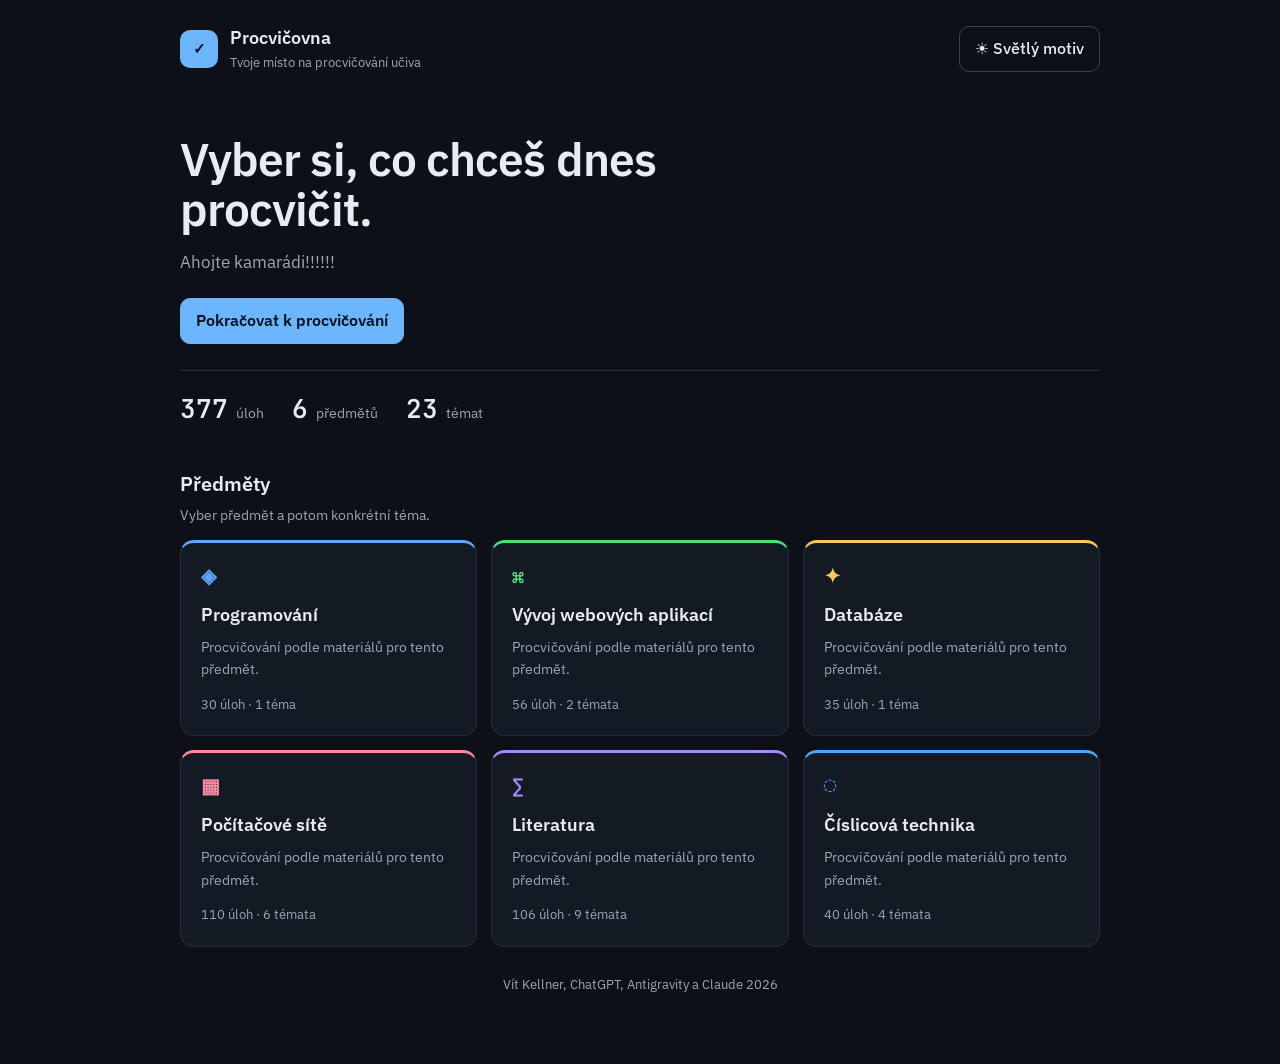
==== commit 0345dde8: "UX_oprava_v3" ====
--- a/procvicovna-github/index.html
+++ b/procvicovna-github/index.html
@@ -1,5 +1,5 @@
 <!doctype html>
-<html lang="cs" data-theme="light">
+<html lang="cs">
 <head>
   <meta charset="utf-8">
   <meta name="viewport" content="width=device-width, initial-scale=1">
@@ -27,6 +27,7 @@
       --good-bg:#eaf8f0; --good-border:#82caa4; --bad-bg:#fff0f2; --bad-border:#e8a4ae;
       --hover:#f0f4fa; --hover-border:#8ea0b9; --accent-hover:#1d4ed8; --input-focus:rgba(37,99,235,.14);
     }
+    .card[data-subject="Programování"]{--subject-color:#60a5fa}.card[data-subject="Vývoj webových aplikací"]{--subject-color:#4ade80}.card[data-subject="Databáze"]{--subject-color:#f6c85f}.card[data-subject="Počítačové sítě"]{--subject-color:#fb8aa0}.card[data-subject="Literatura"]{--subject-color:#a78bfa}.card[data-subject="Číslicová technika"]{--subject-color:#4aa8ff}
     *{box-sizing:border-box}
     html{scroll-behavior:smooth}
     body{margin:0;background:var(--bg);color:var(--text);font:400 16px/1.6 var(--sans);min-height:100vh;-webkit-font-smoothing:antialiased;-webkit-text-size-adjust:100%}
@@ -50,9 +51,10 @@
     .stat strong{font:600 26px var(--mono);margin-right:8px}.stat span{font-size:14px;color:var(--muted)}
     .section{margin-top:34px}.section-head{margin-bottom:14px}.section h2{margin:0;font-size:20px;font-weight:600}.section-head p{margin:4px 0 0;color:var(--muted);font-size:14px}
     .cards{display:grid;grid-template-columns:repeat(auto-fit,minmax(260px,1fr));gap:14px}
-    .card{text-align:left;border:1px solid var(--line);background:var(--panel);border-radius:14px;padding:20px;display:block;width:100%}
-    .card:hover{border-color:var(--accent);background:var(--panel)}
-    .card-icon{font:600 20px var(--mono);color:var(--accent);margin-bottom:12px}
+    .card{text-align:left;border:1px solid var(--line);border-top:3px solid var(--subject-color, var(--accent));background:var(--panel);border-radius:14px;padding:20px;display:block;width:100%;transition:border-color .15s,background .15s,transform .15s}
+    .card:hover{border-color:var(--subject-color, var(--accent));background:var(--panel);transform:translateY(-1px)}
+    .card-icon{font:600 20px var(--mono);color:var(--subject-color, var(--accent));margin-bottom:12px}
+    .card-meta{color:var(--muted)}
     .card h3{margin:0;font-size:18px;font-weight:600}.card p{margin:6px 0 0;color:var(--muted);font-size:14px;font-weight:400}.card .card-meta{margin-top:14px;font-size:13px;color:var(--muted);font-weight:400}
     .hidden{display:none!important}
     .study-shell{border:1px solid var(--line);border-radius:14px;background:var(--panel2);overflow:hidden}
@@ -76,6 +78,7 @@
     input.answer-input{min-height:0}
     .answer-input:focus{border-color:var(--accent);outline:none;box-shadow:0 0 0 3px var(--input-focus)}
     .code{font-family:var(--mono);font-size:14px;line-height:1.65;tab-size:4}
+
     .choices{display:grid;gap:8px;margin-top:16px;max-width:68ch}
     .choice{display:flex;gap:12px;align-items:flex-start;padding:11px 14px;border:1px solid var(--line);border-radius:10px;background:var(--panel2);cursor:pointer;transition:border-color .15s}
     .choice:hover{border-color:var(--line2)}.choice:has(input:checked){border-color:var(--accent);background:color-mix(in srgb, var(--accent) 9%, var(--panel2))}
@@ -199,7 +202,7 @@
       .question{font-size:16px;line-height:1.65;max-width:none;overflow-wrap:anywhere}
       .answer-input{font-size:16px;min-height:120px;padding:12px;margin-top:14px}
       input.answer-input{min-height:44px}
-      .code{font-size:13px;line-height:1.6;min-height:240px;white-space:pre;overflow:auto;resize:vertical;tab-size:2}
+      .code{font-size:13px;line-height:1.6;min-height:240px;white-space:pre;overflow:auto;resize:vertical;tab-size:4}
       .choices{max-width:none;gap:8px;margin-top:14px}
       .conversion-panel{max-width:none;padding:12px}
       .conversion-direction{gap:8px;font-size:15px}
